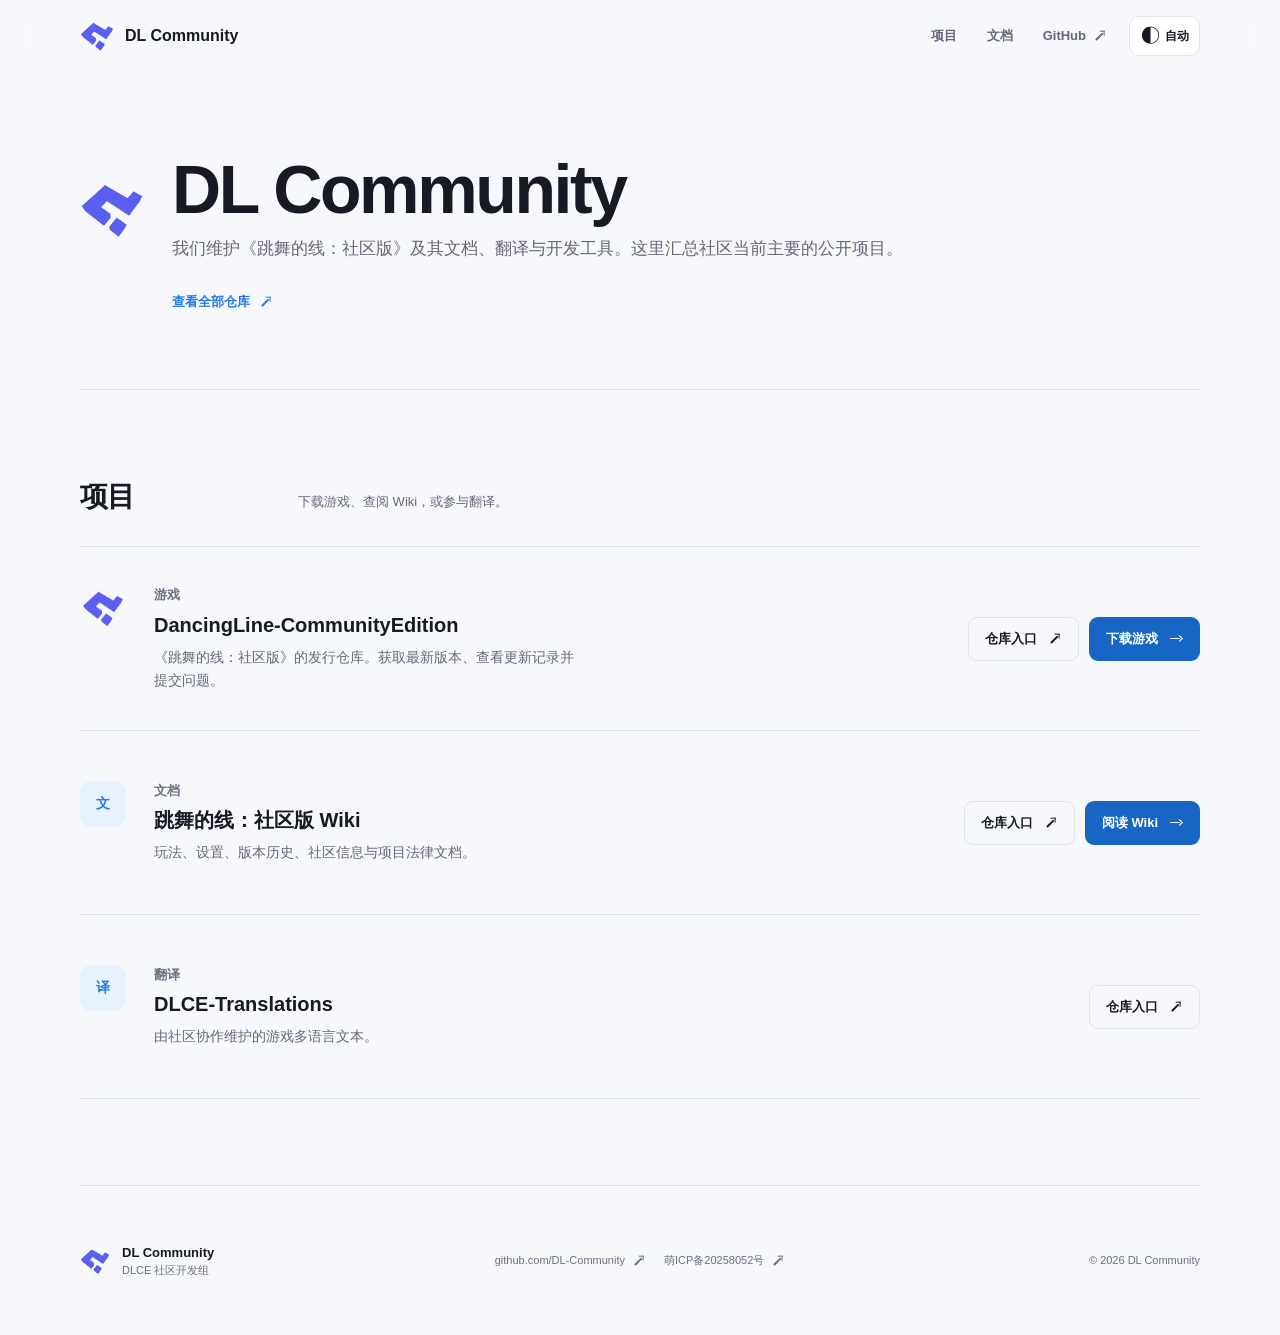
==== index.html @ 407558e2 "Fix DLCE logo and cross-repository links" ====
<!doctype html>
<html lang="zh-CN">
<head>
  <meta charset="utf-8"><meta name="viewport" content="width=device-width, initial-scale=1">
  <meta name="description" content="DL Community 项目主页：下载跳舞的线社区版、阅读 Wiki，并浏览社区维护的公开项目。">
  <meta name="theme-color" content="#f7f8fc" media="(prefers-color-scheme: light)"><meta name="theme-color" content="#161616" media="(prefers-color-scheme: dark)">
  <meta property="og:type" content="website"><meta property="og:title" content="DL Community — 项目主页"><meta property="og:description" content="下载 DLCE、阅读项目文档，并浏览 DL Community 的公开项目。">
  <link rel="canonical" href="https://dl-community.github.io/">
  <link id="site-favicon" rel="icon" href="assets/dl-logo-dark.png" type="image/png" data-light-href="assets/dl-logo-dark.png" data-dark-href="assets/dl-logo-white.png">
  <link rel="stylesheet" href="styles.css?v=20260815-1"><title>DL Community — 项目主页</title>
  <script>try{const t=localStorage.getItem('dl-theme');if(t==='light'||t==='dark')document.documentElement.dataset.theme=t;document.documentElement.dataset.themeMode=t==='light'||t==='dark'?t:'auto';const r=t==='dark'||(t!=='light'&&matchMedia('(prefers-color-scheme: dark)').matches)?'dark':'light',f=document.getElementById('site-favicon');f.href=f.dataset[r+'Href']}catch(_){}</script>
</head>
<body>
  <a class="skip-link" href="#main">跳到主要内容</a>
  <header class="site-header"><div class="header-inner">
    <a class="brand" href="https://dl-community.github.io/" aria-label="DL Community 首页"><img class="brand-logo" src="assets/dlce.png" alt="" width="34" height="34"><span>DL Community</span></a>
    <nav class="main-nav" id="main-nav" aria-label="主要导航"><a href="#featured">项目</a><a href="https://dl-community.github.io/Docs/">文档</a><a href="https://github.com/DL-Community" target="_blank" rel="noreferrer">GitHub <span class="arrow-mark arrow-external" aria-hidden="true"></span></a></nav>
    <div class="header-actions"><button class="theme-toggle" type="button" aria-label="主题：自动，跟随浏览器；点击切换到浅色主题" title="主题：自动（跟随浏览器）"><span class="theme-icon" aria-hidden="true">◐</span><span class="theme-mode-text">自动</span></button><button class="menu-toggle" type="button" aria-expanded="false" aria-controls="main-nav" aria-label="打开导航菜单"><span></span><span></span><span></span></button></div>
  </div></header>
  <main id="main">
    <section class="intro" aria-labelledby="page-title">
      <img class="intro-mark" src="assets/dlce.png" alt="" width="64" height="64">
      <div class="intro-copy"><h1 id="page-title">DL Community</h1><p>我们维护《跳舞的线：社区版》及其文档、翻译与开发工具。这里汇总社区当前主要的公开项目。</p></div>
      <a class="org-link" href="https://github.com/orgs/DL-Community/repositories" target="_blank" rel="noreferrer">查看全部仓库 <span class="arrow-mark arrow-external" aria-hidden="true"></span></a>
    </section>
    <section class="project-section" id="featured" aria-labelledby="featured-title">
      <div class="section-heading"><h2 id="featured-title">项目</h2><p>下载游戏、查阅 Wiki，或参与翻译。</p></div>
      <div class="project-list">
        <article class="project-row featured-row">
          <div class="project-identity"><span class="project-symbol project-symbol-image"><img src="assets/dlce.png" alt="" width="42" height="42"></span><div><p class="project-kind">游戏</p><h3>DancingLine-CommunityEdition</h3><p class="project-description">《跳舞的线：社区版》的发行仓库。获取最新版本、查看更新记录并提交问题。</p></div></div>
          <div class="project-actions"><a class="action-secondary" href="https://github.com/DL-Community/DancingLine-CommunityEdition" target="_blank" rel="noreferrer">仓库入口 <span class="arrow-mark arrow-external"></span></a><a class="action-primary" href="https://github.com/DL-Community/DancingLine-CommunityEdition/releases" target="_blank" rel="noreferrer">下载游戏 <span class="arrow-mark"></span></a></div>
        </article>
        <article class="project-row featured-row">
          <div class="project-identity"><span class="project-symbol" aria-hidden="true">文</span><div><p class="project-kind">文档</p><h3>跳舞的线：社区版 Wiki</h3><p class="project-description">玩法、设置、版本历史、社区信息与项目法律文档。</p></div></div>
          <div class="project-actions"><a class="action-secondary" href="https://github.com/DL-Community/Docs" target="_blank" rel="noreferrer">仓库入口 <span class="arrow-mark arrow-external"></span></a><a class="action-primary" href="https://dl-community.github.io/Docs/">阅读 Wiki <span class="arrow-mark"></span></a></div>
        </article>
        <article class="project-row featured-row">
          <div class="project-identity"><span class="project-symbol" aria-hidden="true">译</span><div><p class="project-kind">翻译</p><h3>DLCE-Translations</h3><p class="project-description">由社区协作维护的游戏多语言文本。</p></div></div>
          <div class="project-actions"><a class="action-secondary" href="https://github.com/DL-Community/DLCE-Translations" target="_blank" rel="noreferrer">仓库入口 <span class="arrow-mark arrow-external"></span></a></div>
        </article>
      </div>
    </section>
  </main>
  <footer class="site-footer"><div class="footer-brand"><img src="assets/dlce.png" alt="" width="30" height="30"><span><strong>DL Community</strong><small>DLCE 社区开发组</small></span></div><div class="footer-center"><a href="https://github.com/DL-Community" target="_blank" rel="noreferrer">github.com/DL-Community <span class="arrow-mark arrow-external"></span></a><a href="https://icp.gov.moe/?keyword=20258052" target="_blank" rel="noreferrer">萌ICP备20258052号 <span class="arrow-mark arrow-external"></span></a></div><p>© <span id="year">2026</span> DL Community</p></footer>
  <script src="script.js"></script>
</body>
</html>
---- styles.css ----
:root{color-scheme:light dark;--bg:#f7f8fc;--surface:#fff;--text:#171923;--muted:#626978;--soft:#8d93a1;--border:#dfe3ec;--header:rgba(247,248,252,.86);--accent:#247ce5;--accent-strong:#1766c6;--accent-soft:#e7f1ff;--primary:#1766c6;--primary-hover:#1057aa;--primary-text:#fff;--shadow:0 20px 60px rgba(29,39,65,.14);--max:1120px;--ease:cubic-bezier(.23,1,.32,1)}
html[data-theme=dark]{color-scheme:dark;--bg:#161616;--surface:#212121;--text:#f4f6fb;--muted:#a8aeba;--soft:#747a86;--border:#373737;--header:rgba(22,22,22,.88);--accent:#2c9cff;--accent-strong:#64b6ff;--accent-soft:rgba(44,156,255,.13);--primary:#64b6ff;--primary-hover:#83c5ff;--primary-text:#071521;--shadow:0 28px 80px rgba(0,0,0,.34)}
@media(prefers-color-scheme:dark){html:not([data-theme=light]){color-scheme:dark;--bg:#161616;--surface:#212121;--text:#f4f6fb;--muted:#a8aeba;--soft:#747a86;--border:#373737;--header:rgba(22,22,22,.88);--accent:#2c9cff;--accent-strong:#64b6ff;--accent-soft:rgba(44,156,255,.13);--primary:#64b6ff;--primary-hover:#83c5ff;--primary-text:#071521;--shadow:0 28px 80px rgba(0,0,0,.34)}}
*,*:before,*:after{box-sizing:border-box}html{scroll-behavior:smooth}body{margin:0;min-width:320px;background:var(--bg);color:var(--text);font-family:"Noto Sans SC","PingFang SC","Microsoft YaHei UI","Segoe UI",sans-serif;line-height:1.5;-webkit-font-smoothing:antialiased;transition:background-color 180ms var(--ease),color 180ms var(--ease)}a{color:inherit;text-decoration:none}button,a{-webkit-tap-highlight-color:transparent}button{font:inherit}img{display:block;max-width:100%}h1,h2,h3{text-wrap:balance}p{text-wrap:pretty}::selection{background:var(--accent);color:var(--bg)}
.arrow-mark{position:relative;width:14px;height:14px;display:inline-block;flex:0 0 auto}.arrow-mark:before{content:"";position:absolute;left:1px;top:6px;width:10px;height:1.5px;background:currentColor;border-radius:2px}.arrow-mark:after{content:"";position:absolute;right:1px;top:4px;width:5px;height:5px;border-top:1.5px solid;border-right:1.5px solid;transform:rotate(45deg)}.arrow-external{transform:rotate(-45deg)}.skip-link{position:fixed;top:12px;left:12px;z-index:1000;padding:10px 14px;border-radius:8px;background:var(--text);color:var(--bg);transform:translateY(-160%)}.skip-link:focus{transform:none}
.site-header{position:fixed;inset:0 0 auto;z-index:100;border-bottom:1px solid transparent;background:var(--header);backdrop-filter:blur(18px);-webkit-backdrop-filter:blur(18px)}.site-header.scrolled{border-bottom-color:var(--border)}.header-inner{width:min(calc(100% - 40px),var(--max));height:72px;margin:auto;display:flex;align-items:center;justify-content:space-between}.brand{display:flex;align-items:center;gap:11px;font-weight:700}.brand-logo{width:34px;height:34px;background:center/contain no-repeat url(assets/dl-logo-dark.png)}html[data-theme=dark] .brand-logo{background-image:url(assets/dl-logo-white.png)}@media(prefers-color-scheme:dark){html:not([data-theme=light]) .brand-logo{background-image:url(assets/dl-logo-white.png)}}.main-nav{display:flex;align-items:center;gap:30px;margin-left:auto;margin-right:22px}.main-nav a{position:relative;display:flex;align-items:center;gap:7px;color:var(--muted);font-size:13px;font-weight:600}.main-nav a:after{content:"";position:absolute;left:0;right:0;bottom:-9px;height:2px;background:var(--accent);transform:scaleX(0);transform-origin:left}.main-nav a:hover,.main-nav a.is-active{color:var(--accent)}.main-nav a.is-active:after{transform:scaleX(1)}.header-actions{display:flex;gap:8px}.theme-toggle,.menu-toggle{height:40px;display:grid;place-items:center;border:1px solid var(--border);border-radius:10px;background:var(--surface);color:var(--text);cursor:pointer}.theme-toggle{min-width:68px;grid-template-columns:20px auto;gap:5px;padding:0 10px}.theme-mode-text{font-size:12px;font-weight:700}.theme-icon{font-size:19px}.menu-toggle{display:none;width:40px;gap:4px;padding:10px}.menu-toggle span{width:18px;height:1.5px;background:currentColor}
main,.site-footer{width:min(calc(100% - 40px),var(--max));margin-inline:auto}.intro{min-height:390px;padding:150px 0 72px;display:grid;grid-template-columns:auto minmax(0,1fr) auto;align-items:center;gap:28px;border-bottom:1px solid var(--border)}.intro-mark{width:64px;height:64px;object-fit:contain}.intro-copy h1{margin:0 0 12px;font-size:clamp(42px,6vw,68px);font-weight:780;line-height:1;letter-spacing:-.035em}.intro-copy p{max-width:46em;margin:0;color:var(--muted);font-size:17px;line-height:1.7}.org-link{display:flex;align-items:center;gap:9px;color:var(--accent);font-size:13px;font-weight:650}.project-section{padding:86px 0;scroll-margin-top:54px}.project-section.secondary{padding-top:28px}.section-heading{display:grid;grid-template-columns:190px 1fr;align-items:baseline;gap:28px;margin-bottom:28px}.section-heading h2{margin:0;font-size:28px;letter-spacing:-.02em}.section-heading p{margin:0;color:var(--muted);font-size:13px}.project-list{border-top:1px solid var(--border)}.project-row{border-bottom:1px solid var(--border)}.featured-row{min-height:184px;padding:32px 0;display:grid;grid-template-columns:minmax(0,1fr) auto;align-items:center;gap:44px}.project-identity{display:grid;grid-template-columns:52px minmax(0,1fr);gap:22px}.project-symbol{width:46px;height:46px;display:grid;place-items:center;border-radius:12px;background:var(--accent-soft);color:var(--accent);font-size:14px;font-weight:800}.project-symbol-image{background:transparent}.project-symbol-image img{width:42px;height:42px;object-fit:contain}.project-kind{margin:0 0 7px;color:var(--soft);font-size:13px;font-weight:650}.project-row h3{margin:0;overflow-wrap:anywhere;font-size:20px;line-height:1.3}.project-description,.compact-row p{margin:8px 0 0;color:var(--muted);font-size:14px;line-height:1.65}.project-description{max-width:55ch}.project-actions{display:flex;gap:10px}.action-primary,.action-secondary{min-height:44px;display:flex;align-items:center;gap:11px;padding:0 16px;border:1px solid var(--border);border-radius:9px;font-size:13px;font-weight:700;white-space:nowrap}.action-primary{border-color:transparent;background:var(--primary);color:var(--primary-text)}.action-primary:hover{background:var(--primary-hover)}.action-secondary:hover{border-color:var(--accent);color:var(--accent)}.compact-row{min-height:116px;padding:23px 0;display:grid;grid-template-columns:52px minmax(0,1fr) 100px 120px;align-items:center;gap:22px}.compact-row:hover{color:var(--accent)}.compact-row .project-symbol{width:40px;height:40px;border-radius:10px;font-size:12px}.compact-row h3{font-size:17px}.compact-row p{margin-top:5px}.repo-meta{color:var(--soft);font-size:13px}.row-action{display:flex;justify-content:flex-end;align-items:center;gap:9px;color:var(--accent);font-size:13px;font-weight:650;white-space:nowrap}
.site-footer{min-height:150px;display:grid;grid-template-columns:1fr auto 1fr;gap:30px;align-items:center;color:var(--soft);border-top:1px solid var(--border)}.footer-brand{display:flex;align-items:center;gap:12px}.footer-brand strong,.footer-brand small{display:block}.footer-brand strong{color:var(--text);font-size:13px}.footer-brand small,.site-footer>p,.footer-center{font-size:11px}.footer-center{display:flex;gap:18px}.footer-center a{display:flex;align-items:center;gap:7px}.site-footer>p{justify-self:end}:focus-visible{outline:3px solid var(--accent);outline-offset:3px}
@media(max-width:820px){.main-nav{gap:20px}.intro{grid-template-columns:auto 1fr}.org-link{grid-column:2}.featured-row{grid-template-columns:1fr;gap:22px}.project-actions{padding-left:74px}.compact-row{grid-template-columns:48px 1fr 110px}.repo-meta{display:none}.site-footer{grid-template-columns:1fr auto}.footer-center{grid-column:1/-1;grid-row:2}}
@media(max-width:760px){.main-nav{position:absolute;top:64px;left:14px;right:14px;display:flex;visibility:hidden;flex-direction:column;align-items:stretch;gap:0;margin:0;padding:8px;border:1px solid var(--border);border-radius:12px;background:var(--surface);box-shadow:var(--shadow);opacity:0;pointer-events:none}.main-nav.open{visibility:visible;opacity:1;pointer-events:auto}.main-nav a{padding:13px 12px}.menu-toggle{display:grid}.menu-toggle[aria-expanded=true] span:nth-child(1){transform:translateY(5.5px) rotate(45deg)}.menu-toggle[aria-expanded=true] span:nth-child(2){opacity:0}.menu-toggle[aria-expanded=true] span:nth-child(3){transform:translateY(-5.5px) rotate(-45deg)}}
@media(max-width:620px){.header-inner,main,.site-footer{width:min(calc(100% - 28px),var(--max))}.header-inner{height:64px}.brand>span:last-child{display:none}.intro{min-height:auto;padding:118px 0 58px;grid-template-columns:52px 1fr;gap:20px}.intro-mark{width:52px;height:52px}.intro-copy h1{font-size:38px}.intro-copy p{font-size:15px}.org-link{grid-column:1/-1}.project-section{padding:68px 0}.project-section.secondary{padding-top:10px}.section-heading{grid-template-columns:1fr;gap:8px}.featured-row{padding:28px 0}.project-identity{grid-template-columns:44px 1fr;gap:16px}.project-symbol{width:40px;height:40px}.project-row h3{font-size:18px}.project-actions{padding-left:0;display:grid;grid-template-columns:1fr 1fr}.compact-row{grid-template-columns:40px 1fr 14px;gap:14px}.row-action{font-size:0}.site-footer{min-height:230px;grid-template-columns:1fr;padding:30px 0;align-content:center}.footer-center{grid-column:1;grid-row:auto;flex-wrap:wrap}.site-footer>p{justify-self:start;margin:0}}
@media(prefers-reduced-motion:reduce){html{scroll-behavior:auto}*,*:before,*:after{animation-duration:.01ms!important;transition-duration:.01ms!important}}
.theme-mode-text{white-space:nowrap}.intro{grid-template-columns:auto minmax(0,1fr)}.org-link{grid-column:2;margin-top:-10px}
@media(max-width:820px){.org-link{grid-column:2}}
@media(max-width:620px){.intro{grid-template-columns:52px 1fr}.org-link{grid-column:1/-1;margin-top:0}}
:root{--soft:#687080}html[data-theme=dark]{--soft:#aeb4bf}
@media(prefers-color-scheme:dark){html:not([data-theme=light]){--soft:#aeb4bf}}
.brand img.brand-logo{background:none;object-fit:contain}
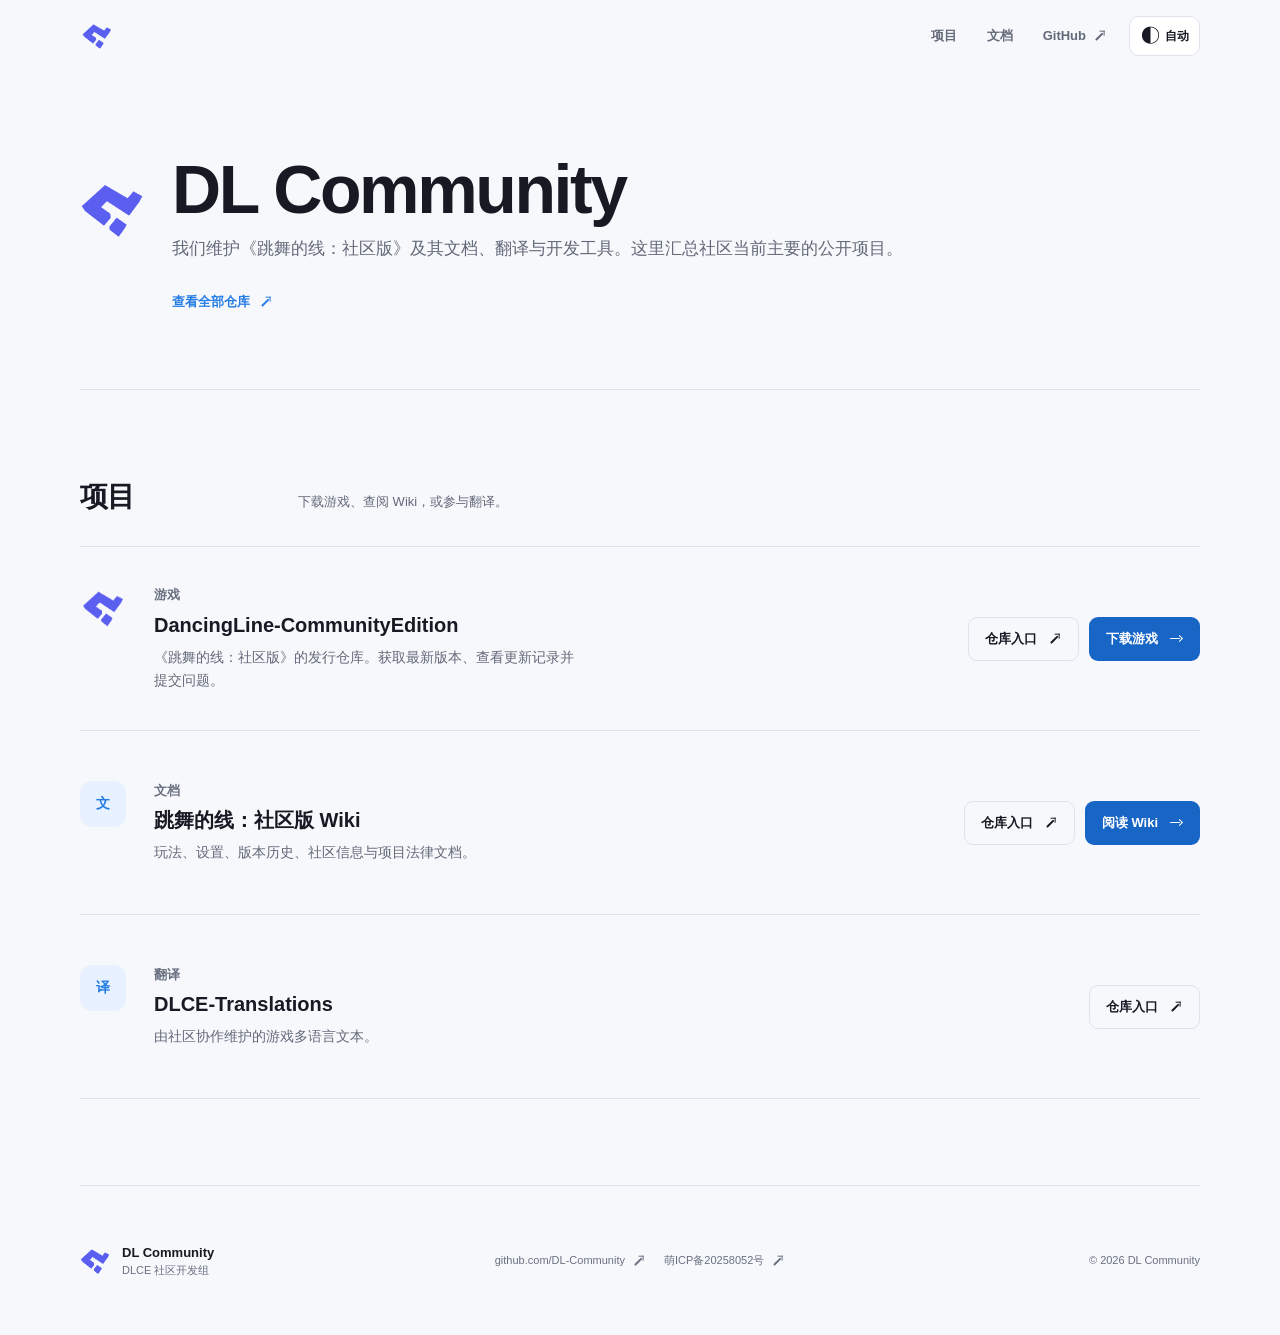
==== commit 6195366e: "Add collapsing navigation title" ====
--- a/index.html
+++ b/index.html
@@ -13,7 +13,8 @@
 <body>
   <a class="skip-link" href="#main">跳到主要内容</a>
   <header class="site-header"><div class="header-inner">
-    <a class="brand" href="https://dl-community.github.io/" aria-label="DL Community 首页"><img class="brand-logo" src="assets/dlce.png" alt="" width="34" height="34"><span>DL Community</span></a>
+    <a class="brand" href="https://dl-community.github.io/" aria-label="DL Community 首页"><span class="brand-logo" aria-hidden="true"></span></a>
+    <span class="nav-title" aria-hidden="true">DL Community</span>
     <nav class="main-nav" id="main-nav" aria-label="主要导航"><a href="#featured">项目</a><a href="https://dl-community.github.io/Docs/">文档</a><a href="https://github.com/DL-Community" target="_blank" rel="noreferrer">GitHub <span class="arrow-mark arrow-external" aria-hidden="true"></span></a></nav>
     <div class="header-actions"><button class="theme-toggle" type="button" aria-label="主题：自动，跟随浏览器；点击切换到浅色主题" title="主题：自动（跟随浏览器）"><span class="theme-icon" aria-hidden="true">◐</span><span class="theme-mode-text">自动</span></button><button class="menu-toggle" type="button" aria-expanded="false" aria-controls="main-nav" aria-label="打开导航菜单"><span></span><span></span><span></span></button></div>
   </div></header>
@@ -28,7 +29,7 @@
       <div class="project-list">
         <article class="project-row featured-row">
           <div class="project-identity"><span class="project-symbol project-symbol-image"><img src="assets/dlce.png" alt="" width="42" height="42"></span><div><p class="project-kind">游戏</p><h3>DancingLine-CommunityEdition</h3><p class="project-description">《跳舞的线：社区版》的发行仓库。获取最新版本、查看更新记录并提交问题。</p></div></div>
-          <div class="project-actions"><a class="action-secondary" href="https://github.com/DL-Community/DancingLine-CommunityEdition" target="_blank" rel="noreferrer">仓库入口 <span class="arrow-mark arrow-external"></span></a><a class="action-primary" href="https://github.com/DL-Community/DancingLine-CommunityEdition/releases" target="_blank" rel="noreferrer">下载游戏 <span class="arrow-mark"></span></a></div>
+          <div class="project-actions"><a class="action-secondary" href="https://github.com/DL-Community/DancingLine-CommunityEdition" target="_blank" rel="noreferrer">仓库入口 <span class="arrow-mark arrow-external"></span></a><a class="action-primary" href="https://dl-community.github.io/Docs/#/?id=downloads">下载游戏 <span class="arrow-mark"></span></a></div>
         </article>
         <article class="project-row featured-row">
           <div class="project-identity"><span class="project-symbol" aria-hidden="true">文</span><div><p class="project-kind">文档</p><h3>跳舞的线：社区版 Wiki</h3><p class="project-description">玩法、设置、版本历史、社区信息与项目法律文档。</p></div></div>
--- a/styles.css
+++ b/styles.css
@@ -15,4 +15,7 @@
 @media(max-width:620px){.intro{grid-template-columns:52px 1fr}.org-link{grid-column:1/-1;margin-top:0}}
 :root{--soft:#687080}html[data-theme=dark]{--soft:#aeb4bf}
 @media(prefers-color-scheme:dark){html:not([data-theme=light]){--soft:#aeb4bf}}
-.brand img.brand-logo{background:none;object-fit:contain}
+.nav-title{position:absolute;left:50%;max-width:calc(100% - 520px);overflow:hidden;color:var(--text);font-size:15px;font-weight:700;letter-spacing:-.01em;line-height:1;opacity:0;pointer-events:none;text-overflow:ellipsis;white-space:nowrap;transform:translate(-50%,25%);transition:opacity 180ms var(--ease),transform 180ms var(--ease)}
+.site-header.title-visible .nav-title{opacity:1;transform:translate(-50%,0)}
+@media(max-width:760px){.nav-title{max-width:calc(100% - 190px)}}
+@media(prefers-reduced-motion:reduce){.nav-title{transform:translate(-50%,0);transition:opacity 120ms var(--ease)}}
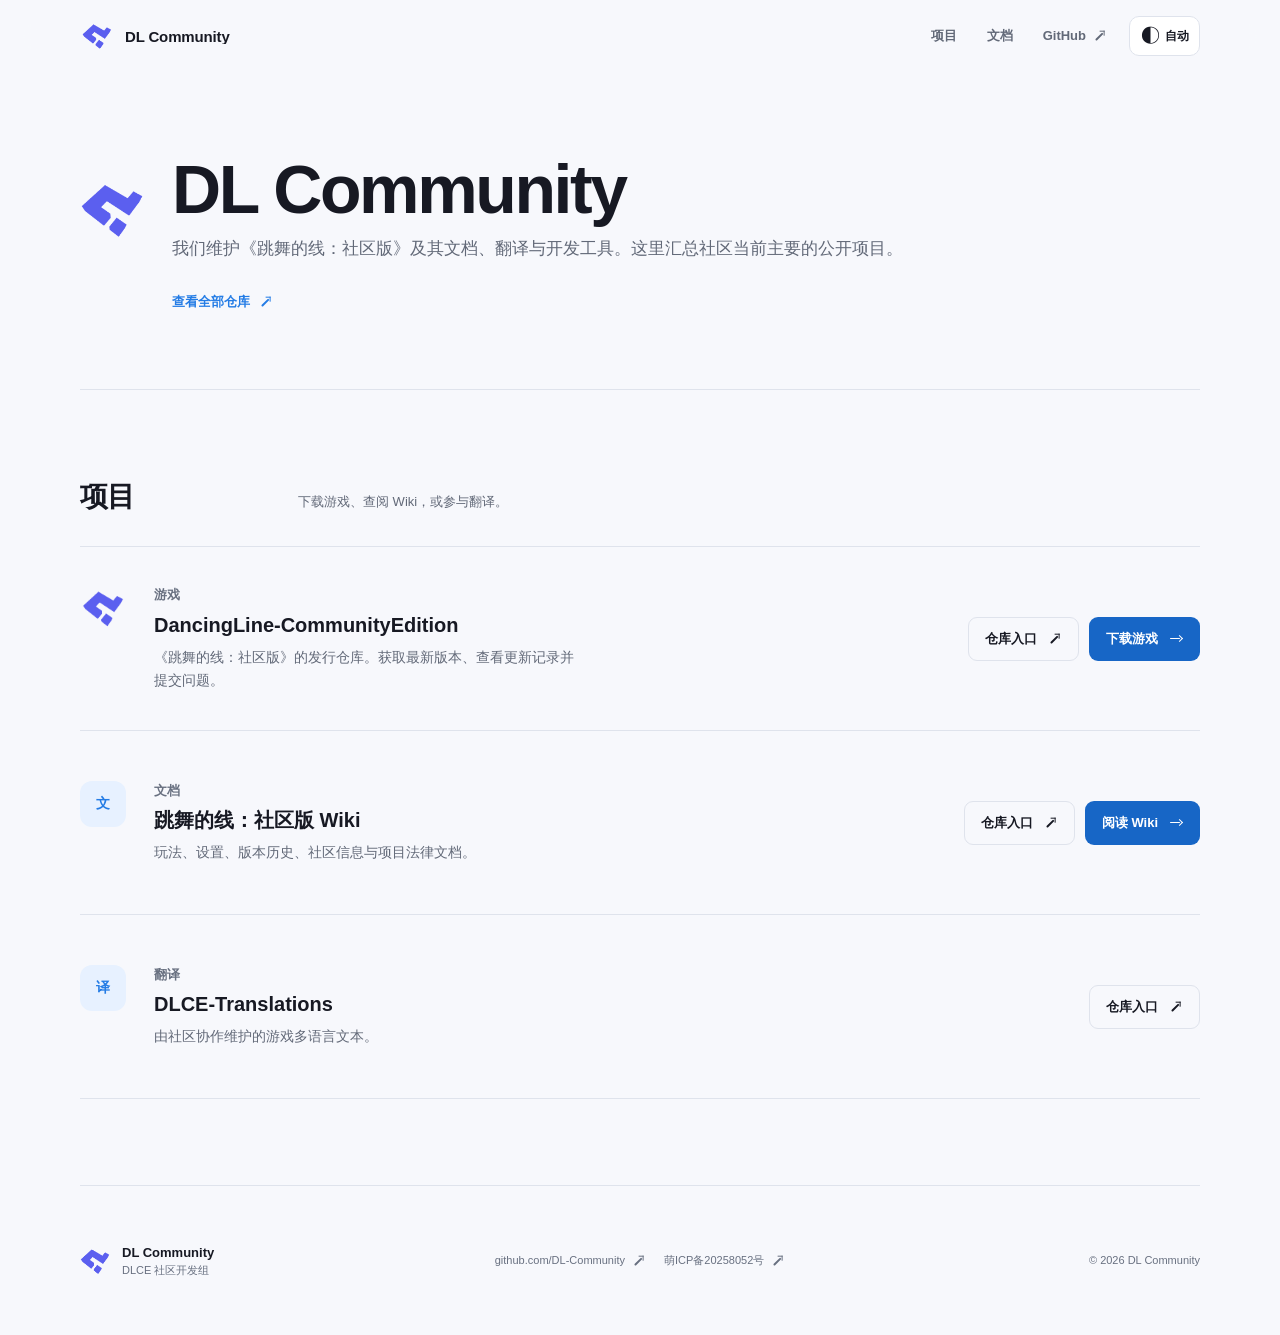
==== commit cc96d1b6: "Align collapsing title with adaptive logo" ====
--- a/index.html
+++ b/index.html
@@ -7,14 +7,13 @@
   <meta property="og:type" content="website"><meta property="og:title" content="DL Community — 项目主页"><meta property="og:description" content="下载 DLCE、阅读项目文档，并浏览 DL Community 的公开项目。">
   <link rel="canonical" href="https://dl-community.github.io/">
   <link id="site-favicon" rel="icon" href="assets/dl-logo-dark.png" type="image/png" data-light-href="assets/dl-logo-dark.png" data-dark-href="assets/dl-logo-white.png">
-  <link rel="stylesheet" href="styles.css?v=20260815-1"><title>DL Community — 项目主页</title>
+  <link rel="stylesheet" href="styles.css?v=20260816-2"><title>DL Community — 项目主页</title>
   <script>try{const t=localStorage.getItem('dl-theme');if(t==='light'||t==='dark')document.documentElement.dataset.theme=t;document.documentElement.dataset.themeMode=t==='light'||t==='dark'?t:'auto';const r=t==='dark'||(t!=='light'&&matchMedia('(prefers-color-scheme: dark)').matches)?'dark':'light',f=document.getElementById('site-favicon');f.href=f.dataset[r+'Href']}catch(_){}</script>
 </head>
 <body>
   <a class="skip-link" href="#main">跳到主要内容</a>
   <header class="site-header"><div class="header-inner">
-    <a class="brand" href="https://dl-community.github.io/" aria-label="DL Community 首页"><span class="brand-logo" aria-hidden="true"></span></a>
-    <span class="nav-title" aria-hidden="true">DL Community</span>
+    <a class="brand" href="https://dl-community.github.io/" aria-label="DL Community 首页"><span class="brand-logo" aria-hidden="true"></span><span class="nav-title" aria-hidden="true">DL Community</span></a>
     <nav class="main-nav" id="main-nav" aria-label="主要导航"><a href="#featured">项目</a><a href="https://dl-community.github.io/Docs/">文档</a><a href="https://github.com/DL-Community" target="_blank" rel="noreferrer">GitHub <span class="arrow-mark arrow-external" aria-hidden="true"></span></a></nav>
     <div class="header-actions"><button class="theme-toggle" type="button" aria-label="主题：自动，跟随浏览器；点击切换到浅色主题" title="主题：自动（跟随浏览器）"><span class="theme-icon" aria-hidden="true">◐</span><span class="theme-mode-text">自动</span></button><button class="menu-toggle" type="button" aria-expanded="false" aria-controls="main-nav" aria-label="打开导航菜单"><span></span><span></span><span></span></button></div>
   </div></header>
--- a/styles.css
+++ b/styles.css
@@ -15,7 +15,7 @@
 @media(max-width:620px){.intro{grid-template-columns:52px 1fr}.org-link{grid-column:1/-1;margin-top:0}}
 :root{--soft:#687080}html[data-theme=dark]{--soft:#aeb4bf}
 @media(prefers-color-scheme:dark){html:not([data-theme=light]){--soft:#aeb4bf}}
-.nav-title{position:absolute;left:50%;max-width:calc(100% - 520px);overflow:hidden;color:var(--text);font-size:15px;font-weight:700;letter-spacing:-.01em;line-height:1;opacity:0;pointer-events:none;text-overflow:ellipsis;white-space:nowrap;transform:translate(-50%,25%);transition:opacity 180ms var(--ease),transform 180ms var(--ease)}
-.site-header.title-visible .nav-title{opacity:1;transform:translate(-50%,0)}
-@media(max-width:760px){.nav-title{max-width:calc(100% - 190px)}}
-@media(prefers-reduced-motion:reduce){.nav-title{transform:translate(-50%,0);transition:opacity 120ms var(--ease)}}
+.nav-title{max-width:min(42vw,280px);overflow:hidden;color:var(--text);font-size:15px;font-weight:700;letter-spacing:-.01em;line-height:1;opacity:0;pointer-events:none;text-overflow:ellipsis;white-space:nowrap;transform:translateY(25%);transition:opacity 180ms var(--ease),transform 180ms var(--ease)}
+.site-header.title-visible .nav-title{opacity:1;transform:translateY(0)}
+@media(max-width:760px){.brand>span.nav-title:last-child{display:block}.nav-title{max-width:calc(100vw - 220px)}}
+@media(prefers-reduced-motion:reduce){.nav-title{transform:none;transition:opacity 120ms var(--ease)}}
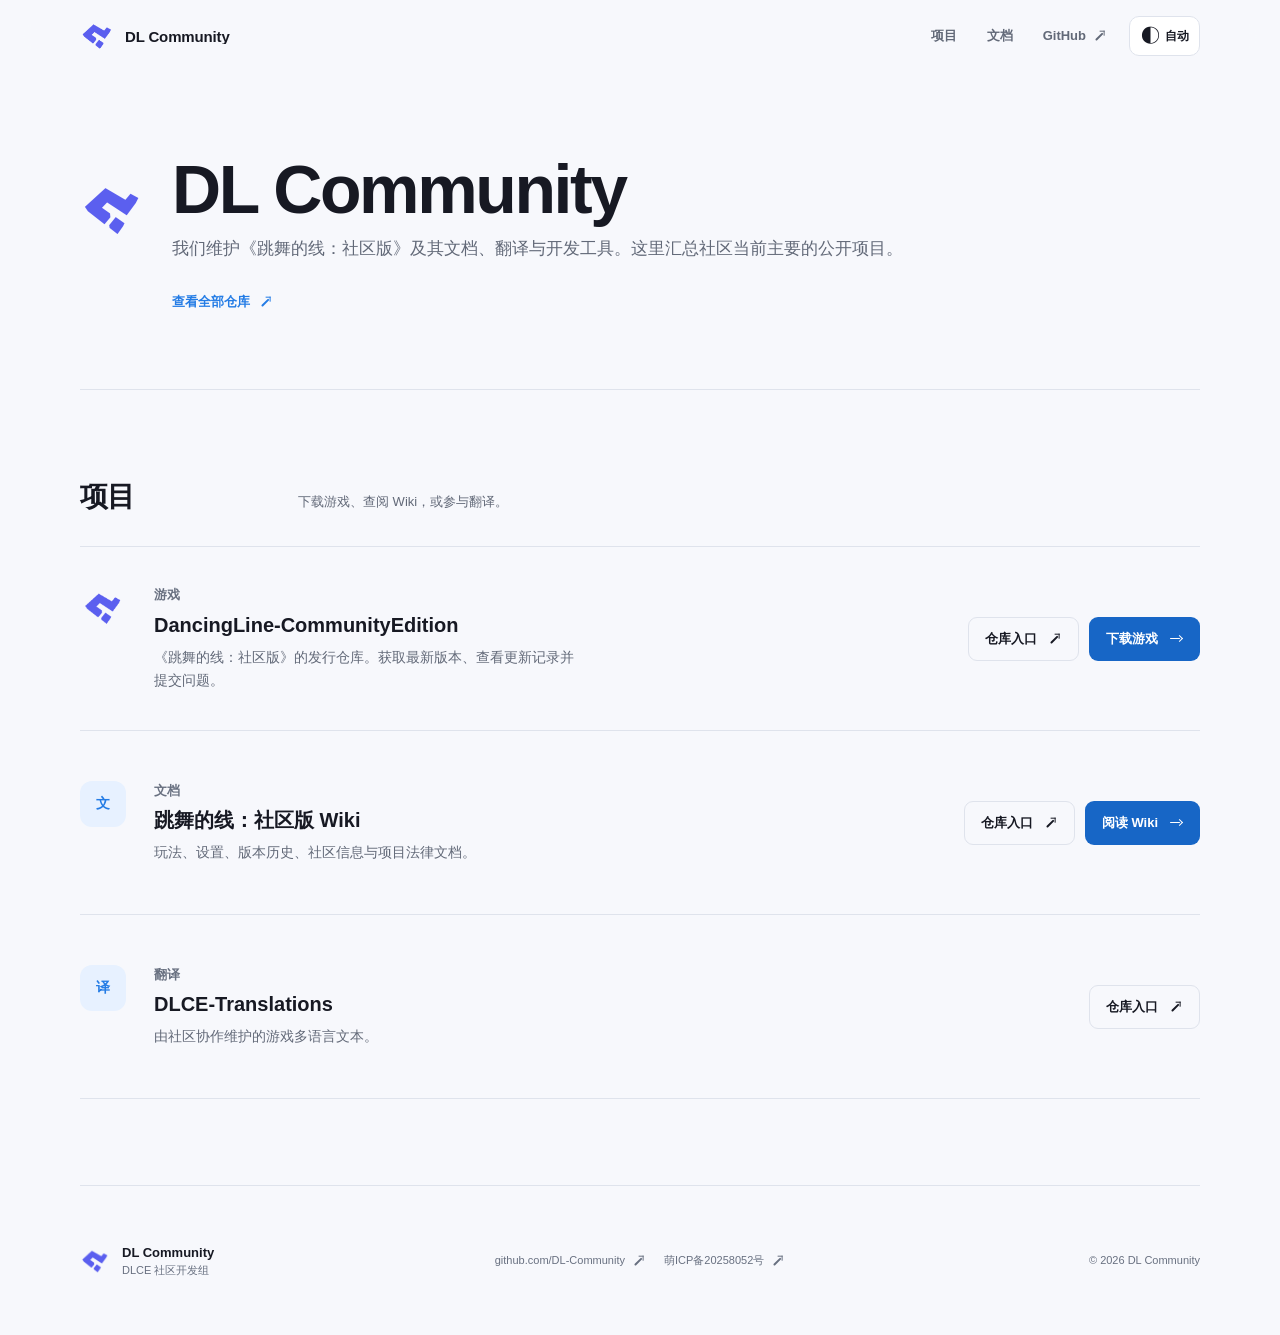
==== commit 26d529f4: "Adapt body logos to theme" ====
--- a/index.html
+++ b/index.html
@@ -19,7 +19,7 @@
   </div></header>
   <main id="main">
     <section class="intro" aria-labelledby="page-title">
-      <img class="intro-mark" src="assets/dlce.png" alt="" width="64" height="64">
+      <img class="intro-mark theme-logo" src="assets/dl-logo-dark.png" alt="" width="64" height="64">
       <div class="intro-copy"><h1 id="page-title">DL Community</h1><p>我们维护《跳舞的线：社区版》及其文档、翻译与开发工具。这里汇总社区当前主要的公开项目。</p></div>
       <a class="org-link" href="https://github.com/orgs/DL-Community/repositories" target="_blank" rel="noreferrer">查看全部仓库 <span class="arrow-mark arrow-external" aria-hidden="true"></span></a>
     </section>
@@ -27,7 +27,7 @@
       <div class="section-heading"><h2 id="featured-title">项目</h2><p>下载游戏、查阅 Wiki，或参与翻译。</p></div>
       <div class="project-list">
         <article class="project-row featured-row">
-          <div class="project-identity"><span class="project-symbol project-symbol-image"><img src="assets/dlce.png" alt="" width="42" height="42"></span><div><p class="project-kind">游戏</p><h3>DancingLine-CommunityEdition</h3><p class="project-description">《跳舞的线：社区版》的发行仓库。获取最新版本、查看更新记录并提交问题。</p></div></div>
+          <div class="project-identity"><span class="project-symbol project-symbol-image"><img class="theme-logo" src="assets/dl-logo-dark.png" alt="" width="42" height="42"></span><div><p class="project-kind">游戏</p><h3>DancingLine-CommunityEdition</h3><p class="project-description">《跳舞的线：社区版》的发行仓库。获取最新版本、查看更新记录并提交问题。</p></div></div>
           <div class="project-actions"><a class="action-secondary" href="https://github.com/DL-Community/DancingLine-CommunityEdition" target="_blank" rel="noreferrer">仓库入口 <span class="arrow-mark arrow-external"></span></a><a class="action-primary" href="https://dl-community.github.io/Docs/#/?id=downloads">下载游戏 <span class="arrow-mark"></span></a></div>
         </article>
         <article class="project-row featured-row">
@@ -41,7 +41,7 @@
       </div>
     </section>
   </main>
-  <footer class="site-footer"><div class="footer-brand"><img src="assets/dlce.png" alt="" width="30" height="30"><span><strong>DL Community</strong><small>DLCE 社区开发组</small></span></div><div class="footer-center"><a href="https://github.com/DL-Community" target="_blank" rel="noreferrer">github.com/DL-Community <span class="arrow-mark arrow-external"></span></a><a href="https://icp.gov.moe/?keyword=20258052" target="_blank" rel="noreferrer">萌ICP备20258052号 <span class="arrow-mark arrow-external"></span></a></div><p>© <span id="year">2026</span> DL Community</p></footer>
+  <footer class="site-footer"><div class="footer-brand"><img class="theme-logo" src="assets/dl-logo-dark.png" alt="" width="30" height="30"><span><strong>DL Community</strong><small>DLCE 社区开发组</small></span></div><div class="footer-center"><a href="https://github.com/DL-Community" target="_blank" rel="noreferrer">github.com/DL-Community <span class="arrow-mark arrow-external"></span></a><a href="https://icp.gov.moe/?keyword=20258052" target="_blank" rel="noreferrer">萌ICP备20258052号 <span class="arrow-mark arrow-external"></span></a></div><p>© <span id="year">2026</span> DL Community</p></footer>
   <script src="script.js"></script>
 </body>
 </html>
--- a/styles.css
+++ b/styles.css
@@ -19,3 +19,10 @@
 .site-header.title-visible .nav-title{opacity:1;transform:translateY(0)}
 @media(max-width:760px){.brand>span.nav-title:last-child{display:block}.nav-title{max-width:calc(100vw - 220px)}}
 @media(prefers-reduced-motion:reduce){.nav-title{transform:none;transition:opacity 120ms var(--ease)}}
+.brand{opacity:0;pointer-events:none;transform:translateY(25%);transition:opacity 180ms var(--ease),transform 180ms var(--ease)}
+.nav-title,.site-header.title-visible .nav-title{opacity:1;transform:none;transition:none}
+.site-header.title-visible .brand{opacity:1;pointer-events:auto;transform:translateY(0)}
+@media(prefers-reduced-motion:reduce){.brand{transform:none;transition:opacity 120ms var(--ease)}}
+.theme-logo{content:url("assets/dl-logo-dark.png")}
+html[data-theme=dark] .theme-logo{content:url("assets/dl-logo-white.png")}
+@media(prefers-color-scheme:dark){html:not([data-theme=light]) .theme-logo{content:url("assets/dl-logo-white.png")}}
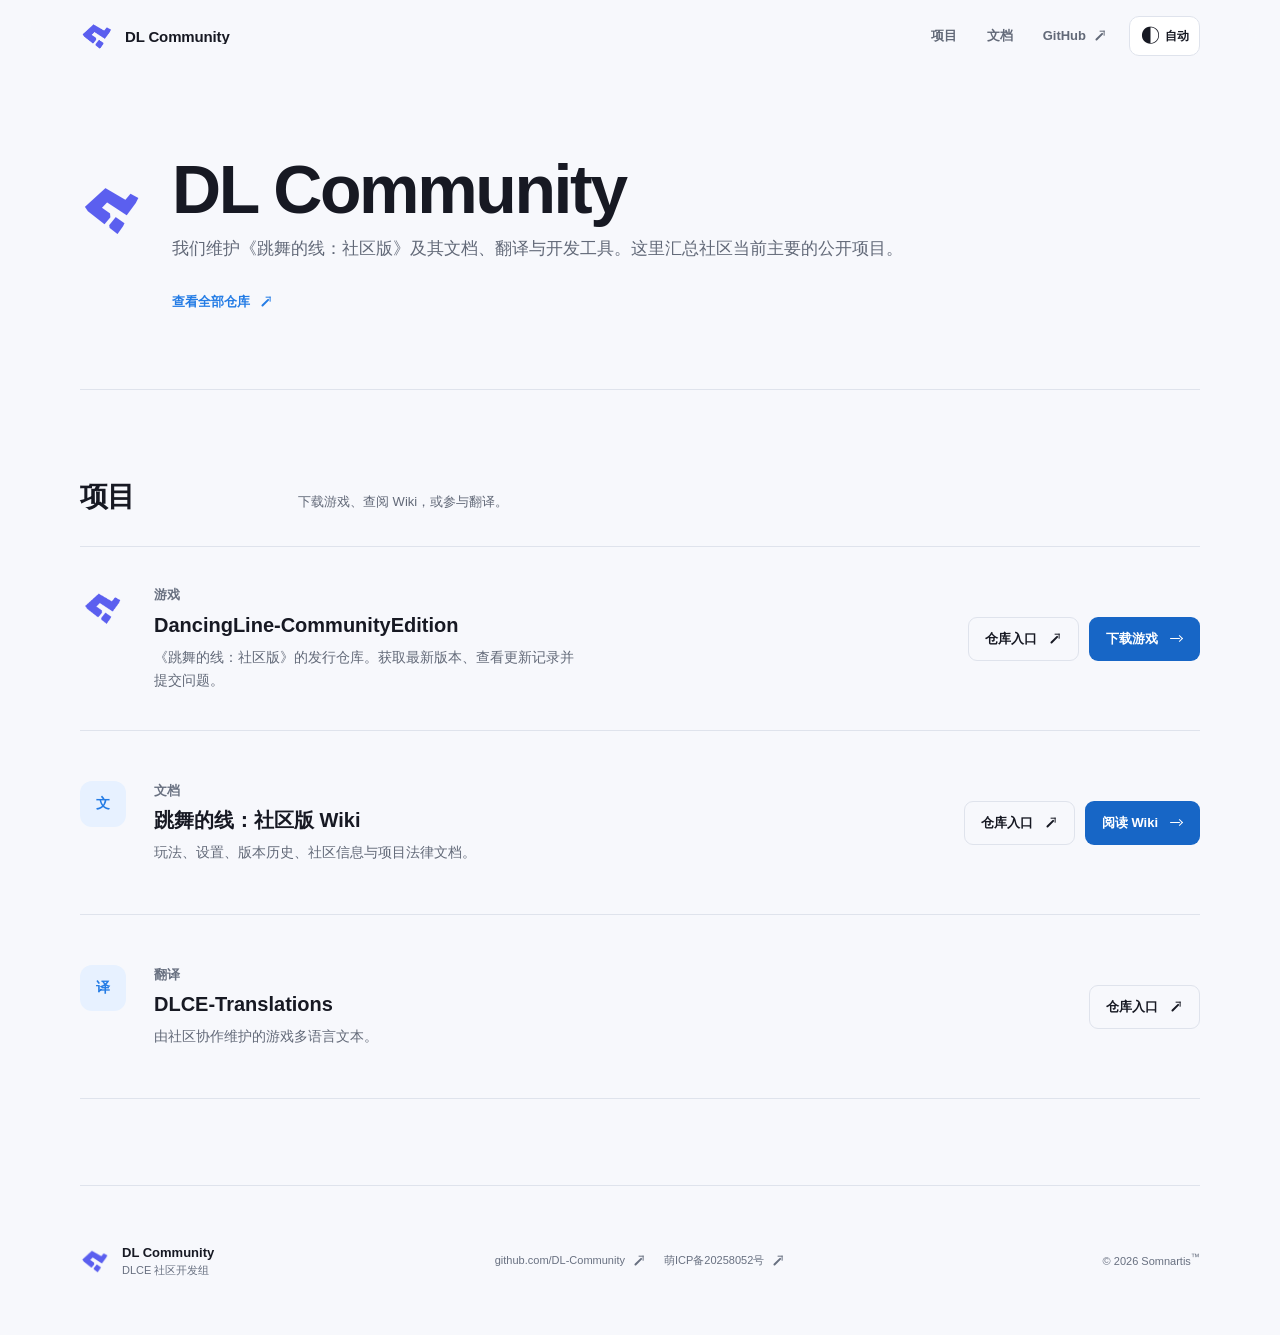
==== commit 5bda0c8b: "Update index.html" ====
--- a/index.html
+++ b/index.html
@@ -5,16 +5,16 @@
   <meta name="description" content="DL Community 项目主页：下载跳舞的线社区版、阅读 Wiki，并浏览社区维护的公开项目。">
   <meta name="theme-color" content="#f7f8fc" media="(prefers-color-scheme: light)"><meta name="theme-color" content="#161616" media="(prefers-color-scheme: dark)">
   <meta property="og:type" content="website"><meta property="og:title" content="DL Community — 项目主页"><meta property="og:description" content="下载 DLCE、阅读项目文档，并浏览 DL Community 的公开项目。">
-  <link rel="canonical" href="https://dl-community.github.io/">
+  <link rel="canonical" href="https://dlce.somnartis.net/">
   <link id="site-favicon" rel="icon" href="assets/dl-logo-dark.png" type="image/png" data-light-href="assets/dl-logo-dark.png" data-dark-href="assets/dl-logo-white.png">
-  <link rel="stylesheet" href="styles.css?v=20260816-2"><title>DL Community — 项目主页</title>
+  <link rel="stylesheet" href="styles.css?v=20260816-3"><title>DL Community — 项目主页</title>
   <script>try{const t=localStorage.getItem('dl-theme');if(t==='light'||t==='dark')document.documentElement.dataset.theme=t;document.documentElement.dataset.themeMode=t==='light'||t==='dark'?t:'auto';const r=t==='dark'||(t!=='light'&&matchMedia('(prefers-color-scheme: dark)').matches)?'dark':'light',f=document.getElementById('site-favicon');f.href=f.dataset[r+'Href']}catch(_){}</script>
 </head>
 <body>
   <a class="skip-link" href="#main">跳到主要内容</a>
   <header class="site-header"><div class="header-inner">
-    <a class="brand" href="https://dl-community.github.io/" aria-label="DL Community 首页"><span class="brand-logo" aria-hidden="true"></span><span class="nav-title" aria-hidden="true">DL Community</span></a>
-    <nav class="main-nav" id="main-nav" aria-label="主要导航"><a href="#featured">项目</a><a href="https://dl-community.github.io/Docs/">文档</a><a href="https://github.com/DL-Community" target="_blank" rel="noreferrer">GitHub <span class="arrow-mark arrow-external" aria-hidden="true"></span></a></nav>
+    <a class="brand" href="https://dlce.somnartis.net/" aria-label="DL Community 首页"><span class="brand-logo" aria-hidden="true"></span><span class="nav-title" aria-hidden="true">DL Community</span></a>
+    <nav class="main-nav" id="main-nav" aria-label="主要导航"><a href="#featured">项目</a><a href="https://dlce.somnartis.net/Docs/">文档</a><a href="https://github.com/DL-Community" target="_blank" rel="noreferrer">GitHub <span class="arrow-mark arrow-external" aria-hidden="true"></span></a></nav>
     <div class="header-actions"><button class="theme-toggle" type="button" aria-label="主题：自动，跟随浏览器；点击切换到浅色主题" title="主题：自动（跟随浏览器）"><span class="theme-icon" aria-hidden="true">◐</span><span class="theme-mode-text">自动</span></button><button class="menu-toggle" type="button" aria-expanded="false" aria-controls="main-nav" aria-label="打开导航菜单"><span></span><span></span><span></span></button></div>
   </div></header>
   <main id="main">
@@ -28,11 +28,11 @@
       <div class="project-list">
         <article class="project-row featured-row">
           <div class="project-identity"><span class="project-symbol project-symbol-image"><img class="theme-logo" src="assets/dl-logo-dark.png" alt="" width="42" height="42"></span><div><p class="project-kind">游戏</p><h3>DancingLine-CommunityEdition</h3><p class="project-description">《跳舞的线：社区版》的发行仓库。获取最新版本、查看更新记录并提交问题。</p></div></div>
-          <div class="project-actions"><a class="action-secondary" href="https://github.com/DL-Community/DancingLine-CommunityEdition" target="_blank" rel="noreferrer">仓库入口 <span class="arrow-mark arrow-external"></span></a><a class="action-primary" href="https://dl-community.github.io/Docs/#/?id=downloads">下载游戏 <span class="arrow-mark"></span></a></div>
+          <div class="project-actions"><a class="action-secondary" href="https://github.com/DL-Community/DancingLine-CommunityEdition" target="_blank" rel="noreferrer">仓库入口 <span class="arrow-mark arrow-external"></span></a><a class="action-primary" href="https://dlce.somnartis.net/Docs/#/?id=downloads">下载游戏 <span class="arrow-mark"></span></a></div>
         </article>
         <article class="project-row featured-row">
           <div class="project-identity"><span class="project-symbol" aria-hidden="true">文</span><div><p class="project-kind">文档</p><h3>跳舞的线：社区版 Wiki</h3><p class="project-description">玩法、设置、版本历史、社区信息与项目法律文档。</p></div></div>
-          <div class="project-actions"><a class="action-secondary" href="https://github.com/DL-Community/Docs" target="_blank" rel="noreferrer">仓库入口 <span class="arrow-mark arrow-external"></span></a><a class="action-primary" href="https://dl-community.github.io/Docs/">阅读 Wiki <span class="arrow-mark"></span></a></div>
+          <div class="project-actions"><a class="action-secondary" href="https://github.com/DL-Community/Docs" target="_blank" rel="noreferrer">仓库入口 <span class="arrow-mark arrow-external"></span></a><a class="action-primary" href="https://dlce.somnartis.net/Docs/">阅读 Wiki <span class="arrow-mark"></span></a></div>
         </article>
         <article class="project-row featured-row">
           <div class="project-identity"><span class="project-symbol" aria-hidden="true">译</span><div><p class="project-kind">翻译</p><h3>DLCE-Translations</h3><p class="project-description">由社区协作维护的游戏多语言文本。</p></div></div>
@@ -41,7 +41,7 @@
       </div>
     </section>
   </main>
-  <footer class="site-footer"><div class="footer-brand"><img class="theme-logo" src="assets/dl-logo-dark.png" alt="" width="30" height="30"><span><strong>DL Community</strong><small>DLCE 社区开发组</small></span></div><div class="footer-center"><a href="https://github.com/DL-Community" target="_blank" rel="noreferrer">github.com/DL-Community <span class="arrow-mark arrow-external"></span></a><a href="https://icp.gov.moe/?keyword=20258052" target="_blank" rel="noreferrer">萌ICP备20258052号 <span class="arrow-mark arrow-external"></span></a></div><p>© <span id="year">2026</span> DL Community</p></footer>
+  <footer class="site-footer"><div class="footer-brand"><img class="theme-logo" src="assets/dl-logo-dark.png" alt="" width="30" height="30"><span><strong>DL Community</strong><small>DLCE 社区开发组</small></span></div><div class="footer-center"><a href="https://github.com/DL-Community" target="_blank" rel="noreferrer">github.com/DL-Community <span class="arrow-mark arrow-external"></span></a><a href="https://icp.gov.moe/?keyword=20258052" target="_blank" rel="noreferrer">萌ICP备20258052号 <span class="arrow-mark arrow-external"></span></a></div><p>© <span id="year">2026</span> Somnartis<sup>™</sup></p></footer>
   <script src="script.js"></script>
 </body>
 </html>
--- a/styles.css
+++ b/styles.css
@@ -26,3 +26,4 @@
 .theme-logo{content:url("assets/dl-logo-dark.png")}
 html[data-theme=dark] .theme-logo{content:url("assets/dl-logo-white.png")}
 @media(prefers-color-scheme:dark){html:not([data-theme=light]) .theme-logo{content:url("assets/dl-logo-white.png")}}
+@media(max-width:620px){.project-actions a{justify-content:space-between}.project-actions a .arrow-mark{margin-left:auto}}
